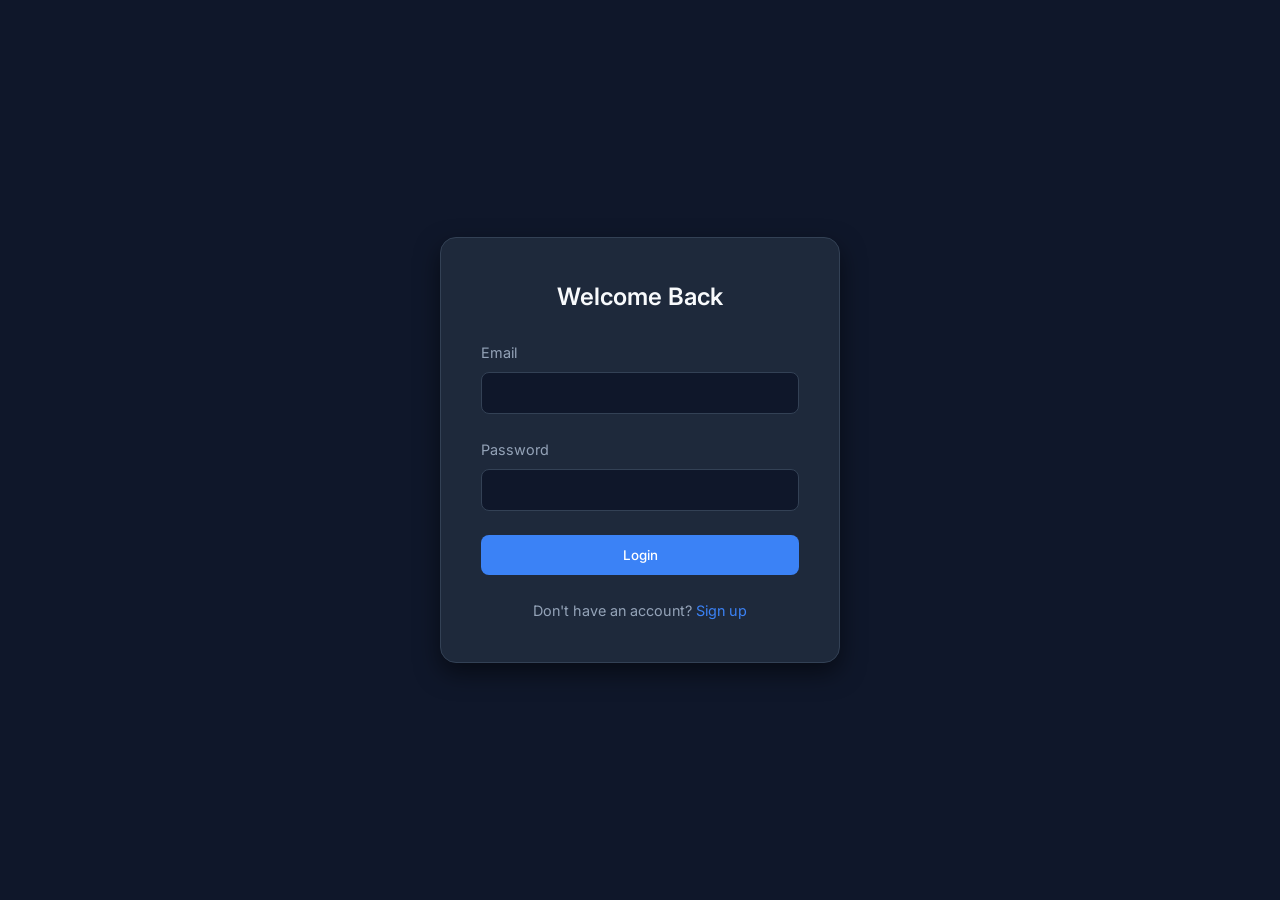
==== templates/index.html @ a572f224 "Initial commit for Railway deployment" ====
<!DOCTYPE html>
<html lang="en">
<head>
    <meta charset="UTF-8">
    <meta name="viewport" content="width=device-width, initial-scale=1.0">
    <title>Team Task Manager - Login</title>
    <link rel="stylesheet" href="/static/css/style.css">
</head>
<body>
    <div class="auth-container">
        <!-- Login Form -->
        <div class="auth-card" id="loginCard">
            <h2>Welcome Back</h2>
            <form id="loginForm">
                <div class="form-group">
                    <label for="loginEmail">Email</label>
                    <input type="email" id="loginEmail" class="form-control" required>
                </div>
                <div class="form-group">
                    <label for="loginPassword">Password</label>
                    <input type="password" id="loginPassword" class="form-control" required>
                </div>
                <button type="submit" class="btn btn-primary">Login</button>
                <p id="loginError" class="badge badge-danger hidden mt-1"></p>
            </form>
            <div class="toggle-auth">
                Don't have an account? <a href="#" id="showRegister">Sign up</a>
            </div>
        </div>

        <!-- Register Form -->
        <div class="auth-card hidden" id="registerCard">
            <h2>Create Account</h2>
            <form id="registerForm">
                <div class="form-group">
                    <label for="regName">Full Name</label>
                    <input type="text" id="regName" class="form-control" required>
                </div>
                <div class="form-group">
                    <label for="regEmail">Email</label>
                    <input type="email" id="regEmail" class="form-control" required>
                </div>
                <div class="form-group">
                    <label for="regPassword">Password</label>
                    <input type="password" id="regPassword" class="form-control" required>
                </div>
                <div class="form-group">
                    <label for="regRole">Role</label>
                    <select id="regRole" class="form-control">
                        <option value="Member">Member</option>
                        <option value="Admin">Admin</option>
                    </select>
                </div>
                <button type="submit" class="btn btn-primary">Register</button>
                <p id="regError" class="badge badge-danger hidden mt-1"></p>
                <p id="regSuccess" class="badge badge-done hidden mt-1"></p>
            </form>
            <div class="toggle-auth">
                Already have an account? <a href="#" id="showLogin">Log in</a>
            </div>
        </div>
    </div>

    <script src="/static/js/app.js"></script>
    <script>
        // Redirect if already logged in
        if (localStorage.getItem('token')) {
            window.location.href = '/dashboard';
        }
    </script>
</body>
</html>
---- static/css/style.css ----
/* Google Fonts */
@import url('https://fonts.googleapis.com/css2?family=Inter:wght@300;400;500;600;700&display=swap');

:root {
    --bg-color: #0f172a;
    --surface-color: #1e293b;
    --surface-color-light: #334155;
    --primary-color: #3b82f6;
    --primary-hover: #2563eb;
    --text-color: #f8fafc;
    --text-muted: #94a3b8;
    --border-color: #334155;
    --success: #10b981;
    --warning: #f59e0b;
    --danger: #ef4444;
}

* {
    margin: 0;
    padding: 0;
    box-sizing: border-box;
}

body {
    font-family: 'Inter', sans-serif;
    background-color: var(--bg-color);
    color: var(--text-color);
    line-height: 1.6;
    min-height: 100vh;
}

a {
    text-decoration: none;
    color: var(--primary-color);
    transition: color 0.3s ease;
}

a:hover {
    color: var(--primary-hover);
}

/* Auth Pages */
.auth-container {
    display: flex;
    justify-content: center;
    align-items: center;
    min-height: 100vh;
    padding: 2rem;
}

.auth-card {
    background-color: var(--surface-color);
    padding: 2.5rem;
    border-radius: 1rem;
    width: 100%;
    max-width: 400px;
    box-shadow: 0 10px 25px rgba(0,0,0,0.5);
    border: 1px solid var(--border-color);
}

.auth-card h2 {
    margin-bottom: 1.5rem;
    text-align: center;
    font-weight: 600;
}

.form-group {
    margin-bottom: 1.5rem;
}

.form-group label {
    display: block;
    margin-bottom: 0.5rem;
    color: var(--text-muted);
    font-size: 0.9rem;
}

.form-control {
    width: 100%;
    padding: 0.75rem 1rem;
    border-radius: 0.5rem;
    border: 1px solid var(--border-color);
    background-color: var(--bg-color);
    color: var(--text-color);
    font-family: inherit;
    transition: all 0.3s ease;
}

.form-control:focus {
    outline: none;
    border-color: var(--primary-color);
    box-shadow: 0 0 0 2px rgba(59, 130, 246, 0.2);
}

.btn {
    display: inline-block;
    width: 100%;
    padding: 0.75rem 1.5rem;
    border-radius: 0.5rem;
    border: none;
    font-weight: 500;
    cursor: pointer;
    transition: all 0.3s ease;
    text-align: center;
    font-family: inherit;
}

.btn-primary {
    background-color: var(--primary-color);
    color: white;
}

.btn-primary:hover {
    background-color: var(--primary-hover);
    transform: translateY(-2px);
}

.toggle-auth {
    margin-top: 1.5rem;
    text-align: center;
    font-size: 0.9rem;
    color: var(--text-muted);
}

/* Layout */
.app-container {
    display: flex;
    min-height: 100vh;
}

.sidebar {
    width: 250px;
    background-color: var(--surface-color);
    border-right: 1px solid var(--border-color);
    padding: 2rem 1rem;
    display: flex;
    flex-direction: column;
}

.sidebar h2 {
    color: var(--text-color);
    margin-bottom: 2rem;
    padding-left: 1rem;
    font-size: 1.25rem;
}

.nav-link {
    display: block;
    padding: 0.75rem 1rem;
    color: var(--text-muted);
    border-radius: 0.5rem;
    margin-bottom: 0.5rem;
    transition: all 0.2s;
}

.nav-link:hover, .nav-link.active {
    background-color: var(--surface-color-light);
    color: var(--text-color);
}

.main-content {
    flex: 1;
    padding: 2rem;
    overflow-y: auto;
}

.header {
    display: flex;
    justify-content: space-between;
    align-items: center;
    margin-bottom: 2rem;
    padding-bottom: 1rem;
    border-bottom: 1px solid var(--border-color);
}

.header-right {
    display: flex;
    align-items: center;
    gap: 1rem;
}

/* Dashboard Cards */
.stats-grid {
    display: grid;
    grid-template-columns: repeat(auto-fit, minmax(200px, 1fr));
    gap: 1.5rem;
    margin-bottom: 2rem;
}

.stat-card {
    background-color: var(--surface-color);
    padding: 1.5rem;
    border-radius: 1rem;
    border: 1px solid var(--border-color);
}

.stat-card h3 {
    color: var(--text-muted);
    font-size: 0.9rem;
    margin-bottom: 0.5rem;
}

.stat-card .value {
    font-size: 2rem;
    font-weight: 600;
}

/* Lists and Tables */
.card-list {
    background-color: var(--surface-color);
    border-radius: 1rem;
    border: 1px solid var(--border-color);
    overflow: hidden;
    margin-bottom: 2rem;
}

.card-list-header {
    padding: 1rem 1.5rem;
    background-color: rgba(0,0,0,0.2);
    border-bottom: 1px solid var(--border-color);
    display: flex;
    justify-content: space-between;
    align-items: center;
}

.list-item {
    padding: 1rem 1.5rem;
    border-bottom: 1px solid var(--border-color);
    display: flex;
    justify-content: space-between;
    align-items: center;
}

.list-item:last-child {
    border-bottom: none;
}

.badge {
    padding: 0.25rem 0.75rem;
    border-radius: 1rem;
    font-size: 0.8rem;
    font-weight: 500;
}

.badge-todo { background-color: rgba(245, 158, 11, 0.2); color: var(--warning); }
.badge-progress { background-color: rgba(59, 130, 246, 0.2); color: var(--primary-color); }
.badge-done { background-color: rgba(16, 185, 129, 0.2); color: var(--success); }
.badge-danger { background-color: rgba(239, 68, 68, 0.2); color: var(--danger); }

/* Modals */
.modal {
    display: none;
    position: fixed;
    top: 0; left: 0; width: 100%; height: 100%;
    background-color: rgba(0,0,0,0.5);
    backdrop-filter: blur(4px);
    justify-content: center;
    align-items: center;
    z-index: 1000;
}

.modal.active {
    display: flex;
}

.modal-content {
    background-color: var(--surface-color);
    padding: 2rem;
    border-radius: 1rem;
    width: 100%;
    max-width: 500px;
    border: 1px solid var(--border-color);
}

.modal-header {
    display: flex;
    justify-content: space-between;
    align-items: center;
    margin-bottom: 1.5rem;
}

.close-btn {
    background: none;
    border: none;
    color: var(--text-muted);
    font-size: 1.5rem;
    cursor: pointer;
}

.close-btn:hover {
    color: var(--text-color);
}

/* Utilities */
.hidden { display: none !important; }
.mb-1 { margin-bottom: 1rem; }
.flex { display: flex; }
.justify-between { justify-content: space-between; }
.items-center { align-items: center; }
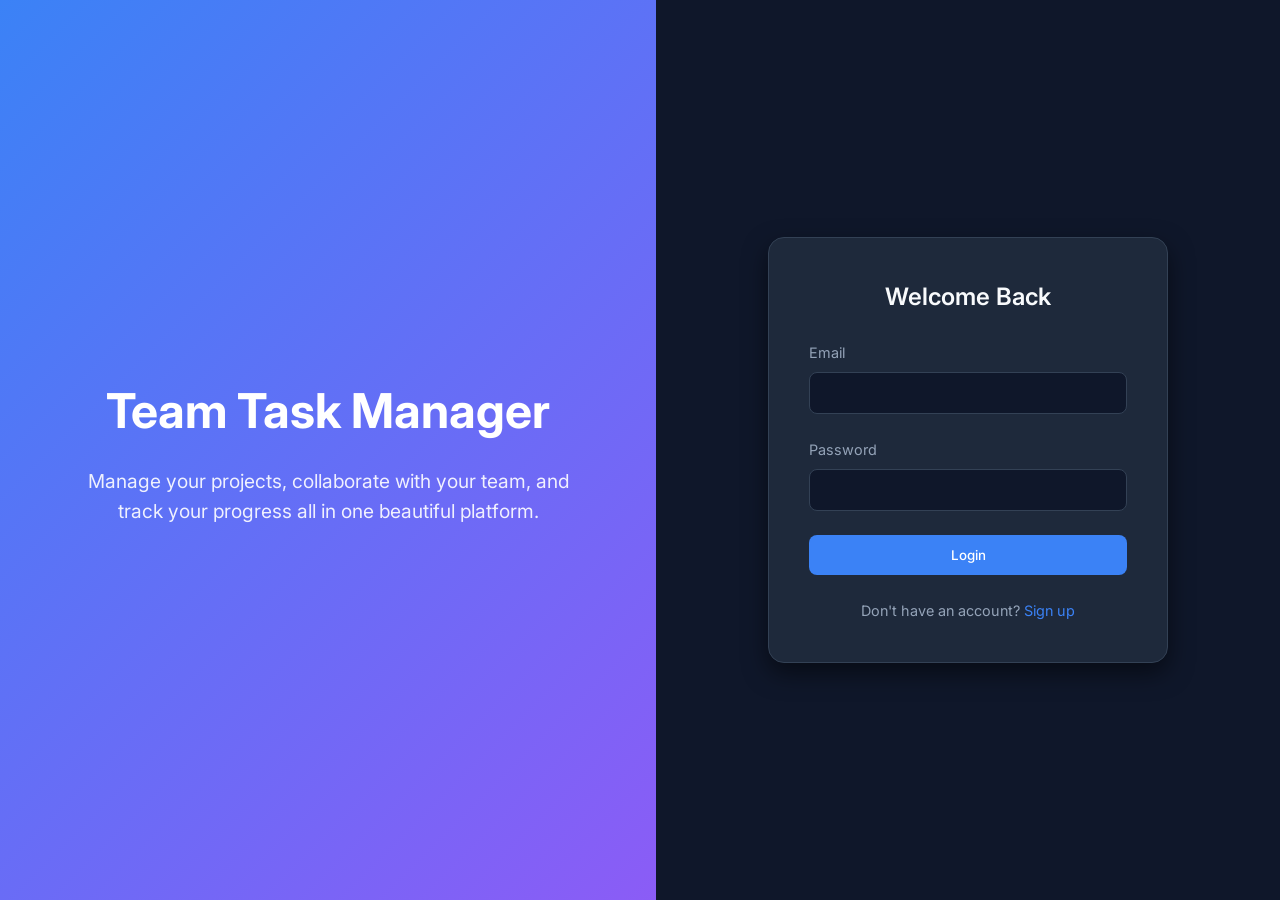
==== commit 05b30758: "Fix UI responsiveness and dependency issues" ====
--- a/templates/index.html
+++ b/templates/index.html
@@ -7,56 +7,64 @@
     <link rel="stylesheet" href="/static/css/style.css">
 </head>
 <body>
-    <div class="auth-container">
-        <!-- Login Form -->
-        <div class="auth-card" id="loginCard">
-            <h2>Welcome Back</h2>
-            <form id="loginForm">
-                <div class="form-group">
-                    <label for="loginEmail">Email</label>
-                    <input type="email" id="loginEmail" class="form-control" required>
-                </div>
-                <div class="form-group">
-                    <label for="loginPassword">Password</label>
-                    <input type="password" id="loginPassword" class="form-control" required>
-                </div>
-                <button type="submit" class="btn btn-primary">Login</button>
-                <p id="loginError" class="badge badge-danger hidden mt-1"></p>
-            </form>
-            <div class="toggle-auth">
-                Don't have an account? <a href="#" id="showRegister">Sign up</a>
+    <div class="auth-wrapper">
+        <div class="auth-hero">
+            <div class="hero-content">
+                <h1>Team Task Manager</h1>
+                <p>Manage your projects, collaborate with your team, and track your progress all in one beautiful platform.</p>
             </div>
         </div>
+        <div class="auth-container">
+            <!-- Login Form -->
+            <div class="auth-card" id="loginCard">
+                <h2>Welcome Back</h2>
+                <form id="loginForm">
+                    <div class="form-group">
+                        <label for="loginEmail">Email</label>
+                        <input type="email" id="loginEmail" class="form-control" required>
+                    </div>
+                    <div class="form-group">
+                        <label for="loginPassword">Password</label>
+                        <input type="password" id="loginPassword" class="form-control" required>
+                    </div>
+                    <button type="submit" class="btn btn-primary">Login</button>
+                    <p id="loginError" class="badge badge-danger hidden mt-1"></p>
+                </form>
+                <div class="toggle-auth">
+                    Don't have an account? <a href="#" id="showRegister">Sign up</a>
+                </div>
+            </div>
 
-        <!-- Register Form -->
-        <div class="auth-card hidden" id="registerCard">
-            <h2>Create Account</h2>
-            <form id="registerForm">
-                <div class="form-group">
-                    <label for="regName">Full Name</label>
-                    <input type="text" id="regName" class="form-control" required>
+            <!-- Register Form -->
+            <div class="auth-card hidden" id="registerCard">
+                <h2>Create Account</h2>
+                <form id="registerForm">
+                    <div class="form-group">
+                        <label for="regName">Full Name</label>
+                        <input type="text" id="regName" class="form-control" required>
+                    </div>
+                    <div class="form-group">
+                        <label for="regEmail">Email</label>
+                        <input type="email" id="regEmail" class="form-control" required>
+                    </div>
+                    <div class="form-group">
+                        <label for="regPassword">Password</label>
+                        <input type="password" id="regPassword" class="form-control" required>
+                    </div>
+                    <div class="form-group">
+                        <label for="regRole">Role</label>
+                        <select id="regRole" class="form-control">
+                            <option value="Member">Member</option>
+                            <option value="Admin">Admin</option>
+                        </select>
+                    </div>
+                    <button type="submit" class="btn btn-primary">Register</button>
+                    <p id="regError" class="badge badge-danger hidden mt-1"></p>
+                    <p id="regSuccess" class="badge badge-done hidden mt-1"></p>
+                </form>
+                <div class="toggle-auth">
+                    Already have an account? <a href="#" id="showLogin">Log in</a>
                 </div>
-                <div class="form-group">
-                    <label for="regEmail">Email</label>
-                    <input type="email" id="regEmail" class="form-control" required>
-                </div>
-                <div class="form-group">
-                    <label for="regPassword">Password</label>
-                    <input type="password" id="regPassword" class="form-control" required>
-                </div>
-                <div class="form-group">
-                    <label for="regRole">Role</label>
-                    <select id="regRole" class="form-control">
-                        <option value="Member">Member</option>
-                        <option value="Admin">Admin</option>
-                    </select>
-                </div>
-                <button type="submit" class="btn btn-primary">Register</button>
-                <p id="regError" class="badge badge-danger hidden mt-1"></p>
-                <p id="regSuccess" class="badge badge-done hidden mt-1"></p>
-            </form>
-            <div class="toggle-auth">
-                Already have an account? <a href="#" id="showLogin">Log in</a>
             </div>
         </div>
     </div>
--- a/static/css/style.css
+++ b/static/css/style.css
@@ -39,13 +39,52 @@
     color: var(--primary-hover);
 }
 
-/* Auth Pages */
+/* Auth Pages - Split Screen Design */
+.auth-wrapper {
+    display: flex;
+    min-height: 100vh;
+    width: 100%;
+}
+
+.auth-hero {
+    display: none;
+    flex: 1;
+    background: linear-gradient(135deg, var(--primary-color), #8b5cf6);
+    color: white;
+    justify-content: center;
+    align-items: center;
+    padding: 3rem;
+    text-align: center;
+}
+
+.auth-hero .hero-content {
+    max-width: 500px;
+}
+
+.auth-hero h1 {
+    font-size: 3rem;
+    margin-bottom: 1rem;
+    font-weight: 700;
+}
+
+.auth-hero p {
+    font-size: 1.2rem;
+    opacity: 0.9;
+}
+
+@media (min-width: 768px) {
+    .auth-hero {
+        display: flex;
+    }
+}
+
 .auth-container {
     display: flex;
+    flex: 1;
     justify-content: center;
     align-items: center;
-    min-height: 100vh;
     padding: 2rem;
+    background-color: var(--bg-color);
 }
 
 .auth-card {
@@ -297,3 +336,44 @@
 .flex { display: flex; }
 .justify-between { justify-content: space-between; }
 .items-center { align-items: center; }
+
+/* Responsive Media Queries */
+@media (max-width: 768px) {
+    .app-container {
+        flex-direction: column;
+    }
+    .sidebar {
+        width: 100%;
+        padding: 1rem;
+        border-right: none;
+        border-bottom: 1px solid var(--border-color);
+    }
+    .sidebar nav {
+        display: flex;
+        gap: 0.5rem;
+        overflow-x: auto;
+    }
+    .nav-link {
+        margin-bottom: 0;
+        white-space: nowrap;
+    }
+    .sidebar h2 {
+        margin-bottom: 1rem;
+    }
+    .main-content {
+        padding: 1rem;
+    }
+    .header {
+        flex-direction: column;
+        align-items: flex-start;
+        gap: 1rem;
+    }
+    .stats-grid {
+        grid-template-columns: 1fr 1fr;
+    }
+    .list-item {
+        flex-direction: column;
+        align-items: flex-start;
+        gap: 1rem;
+    }
+}
